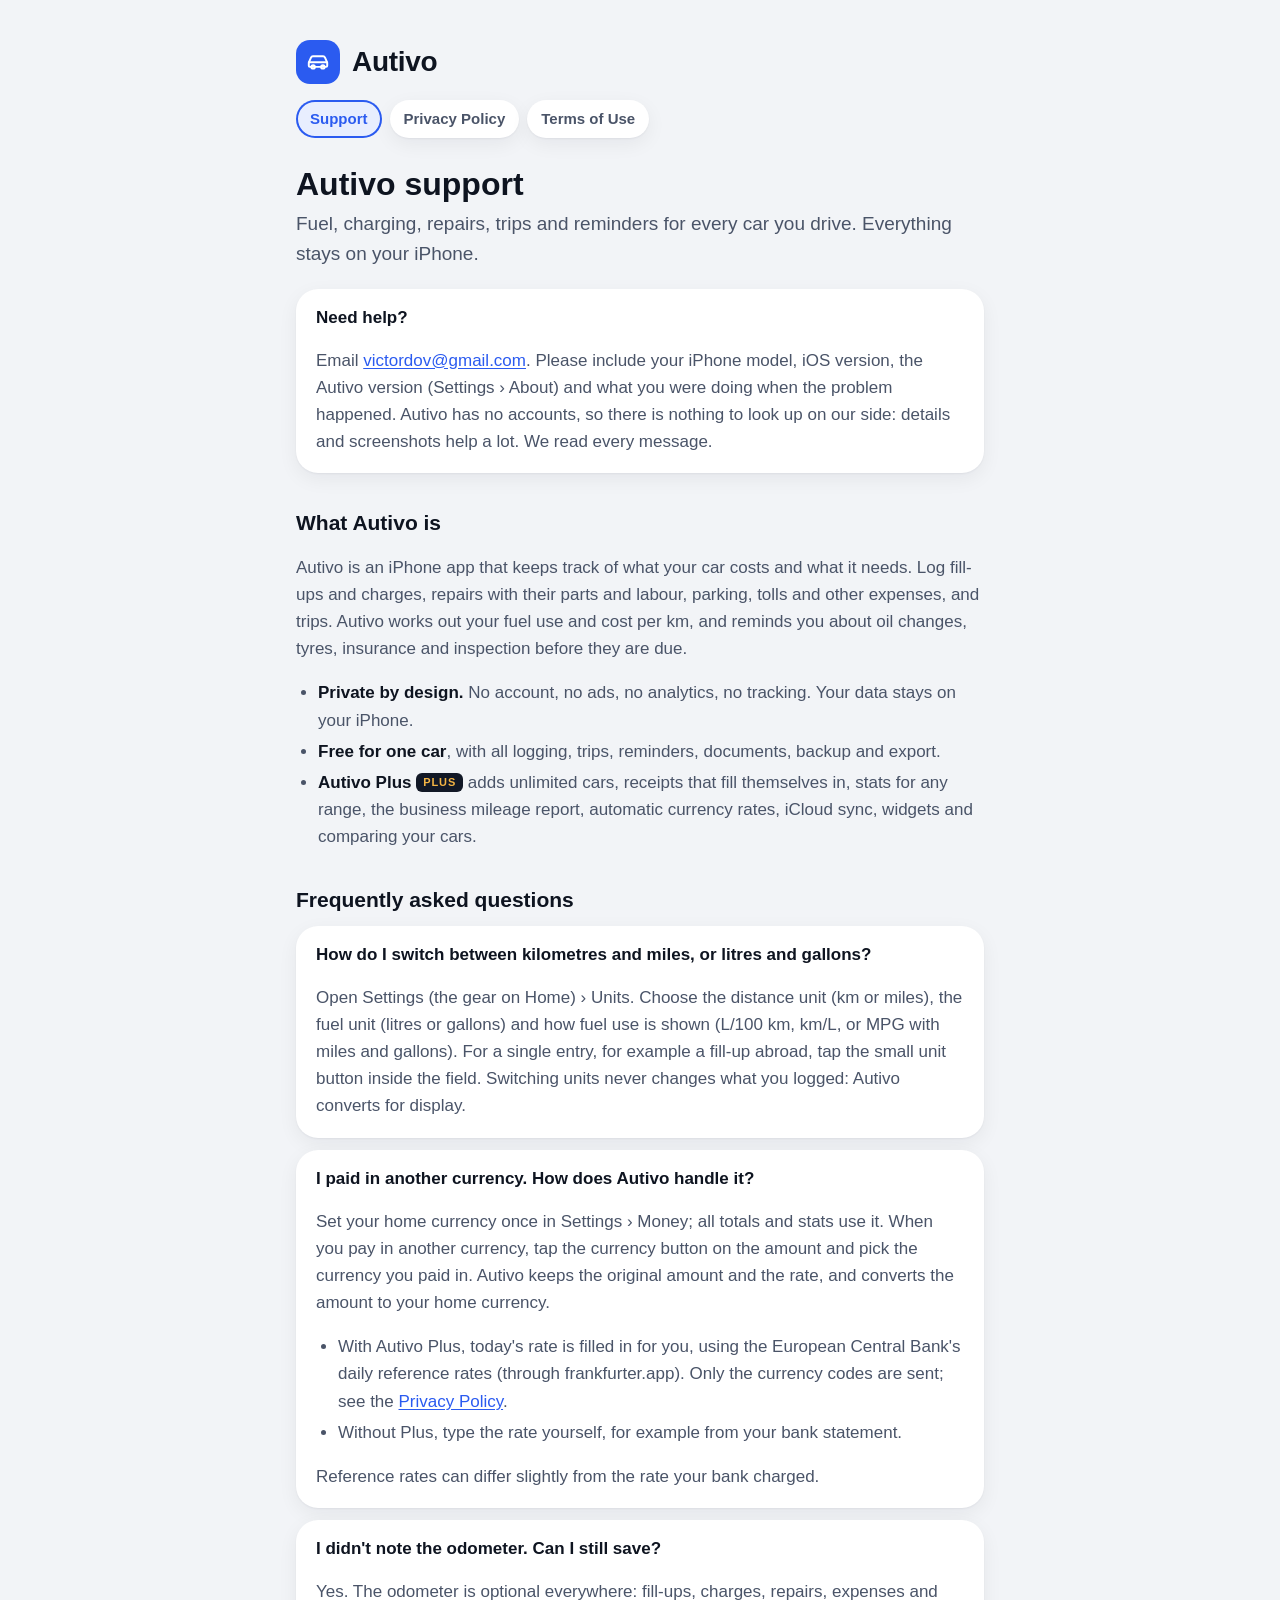
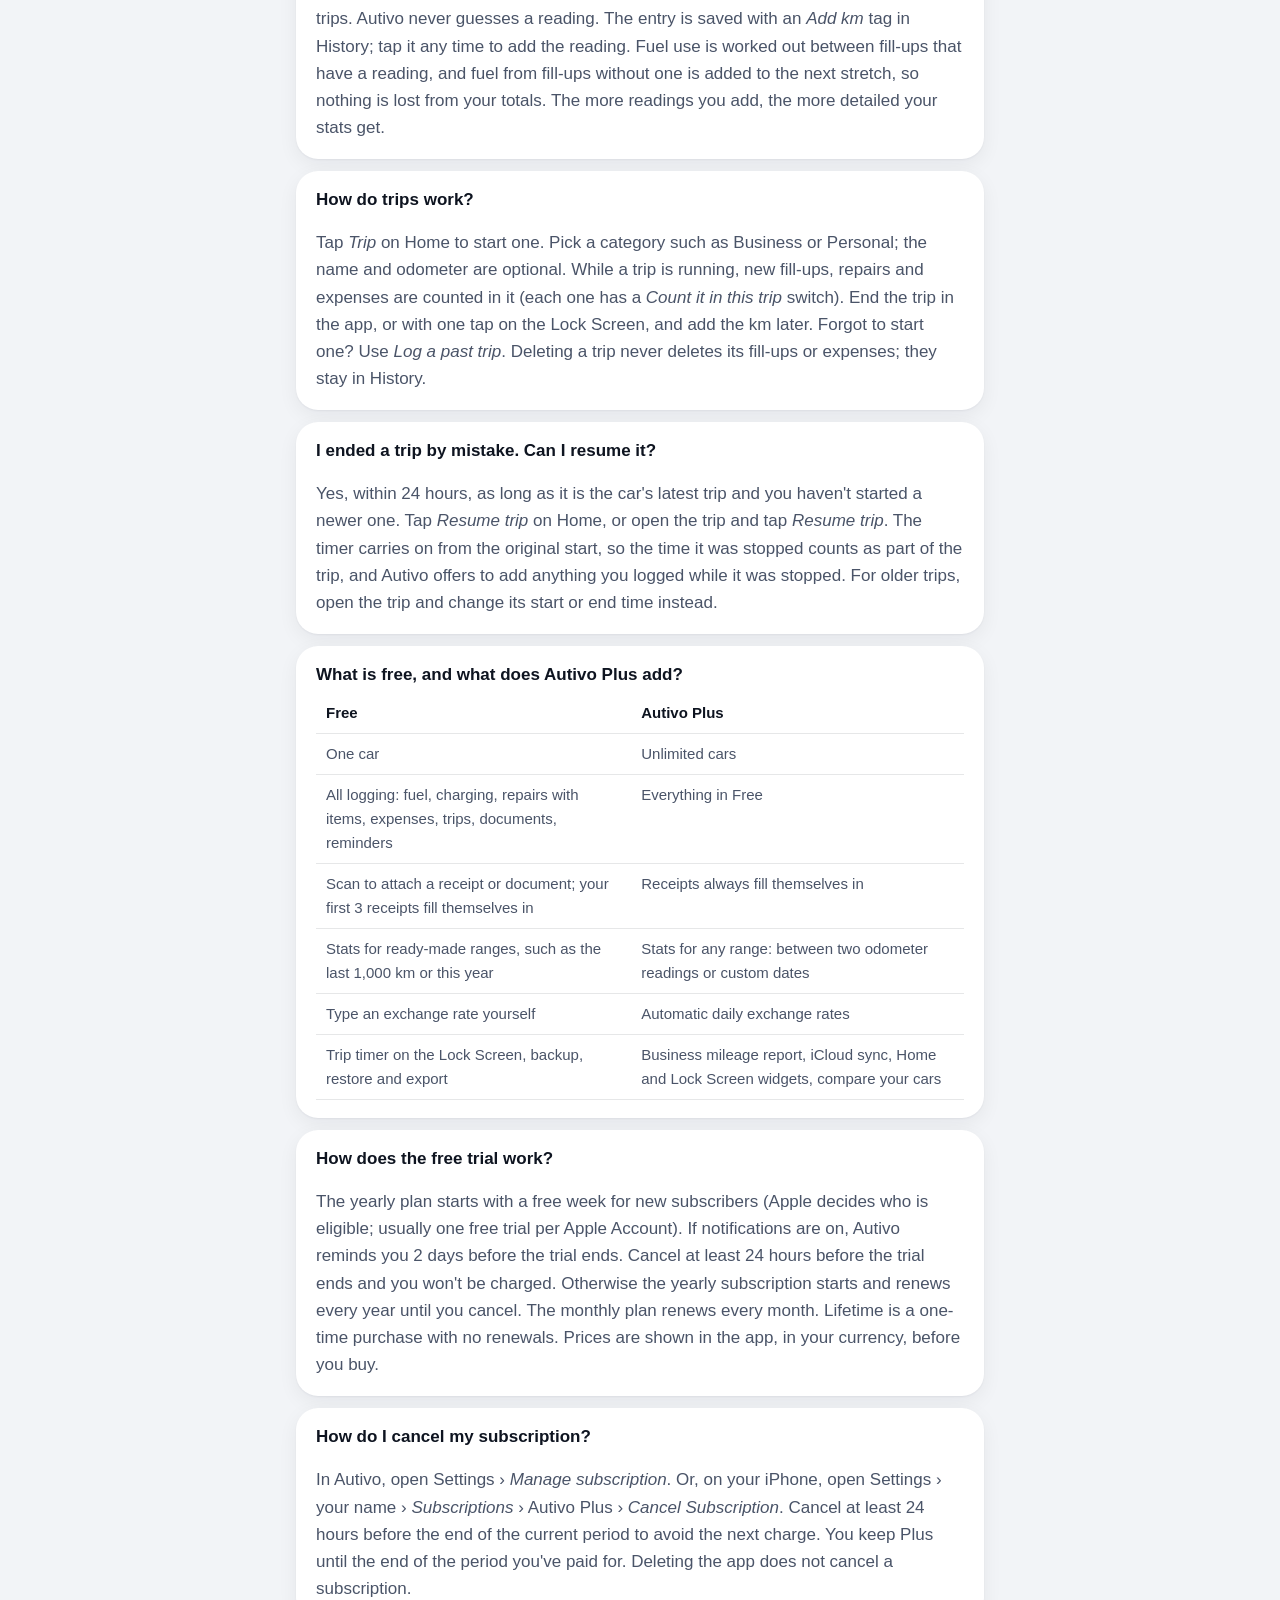
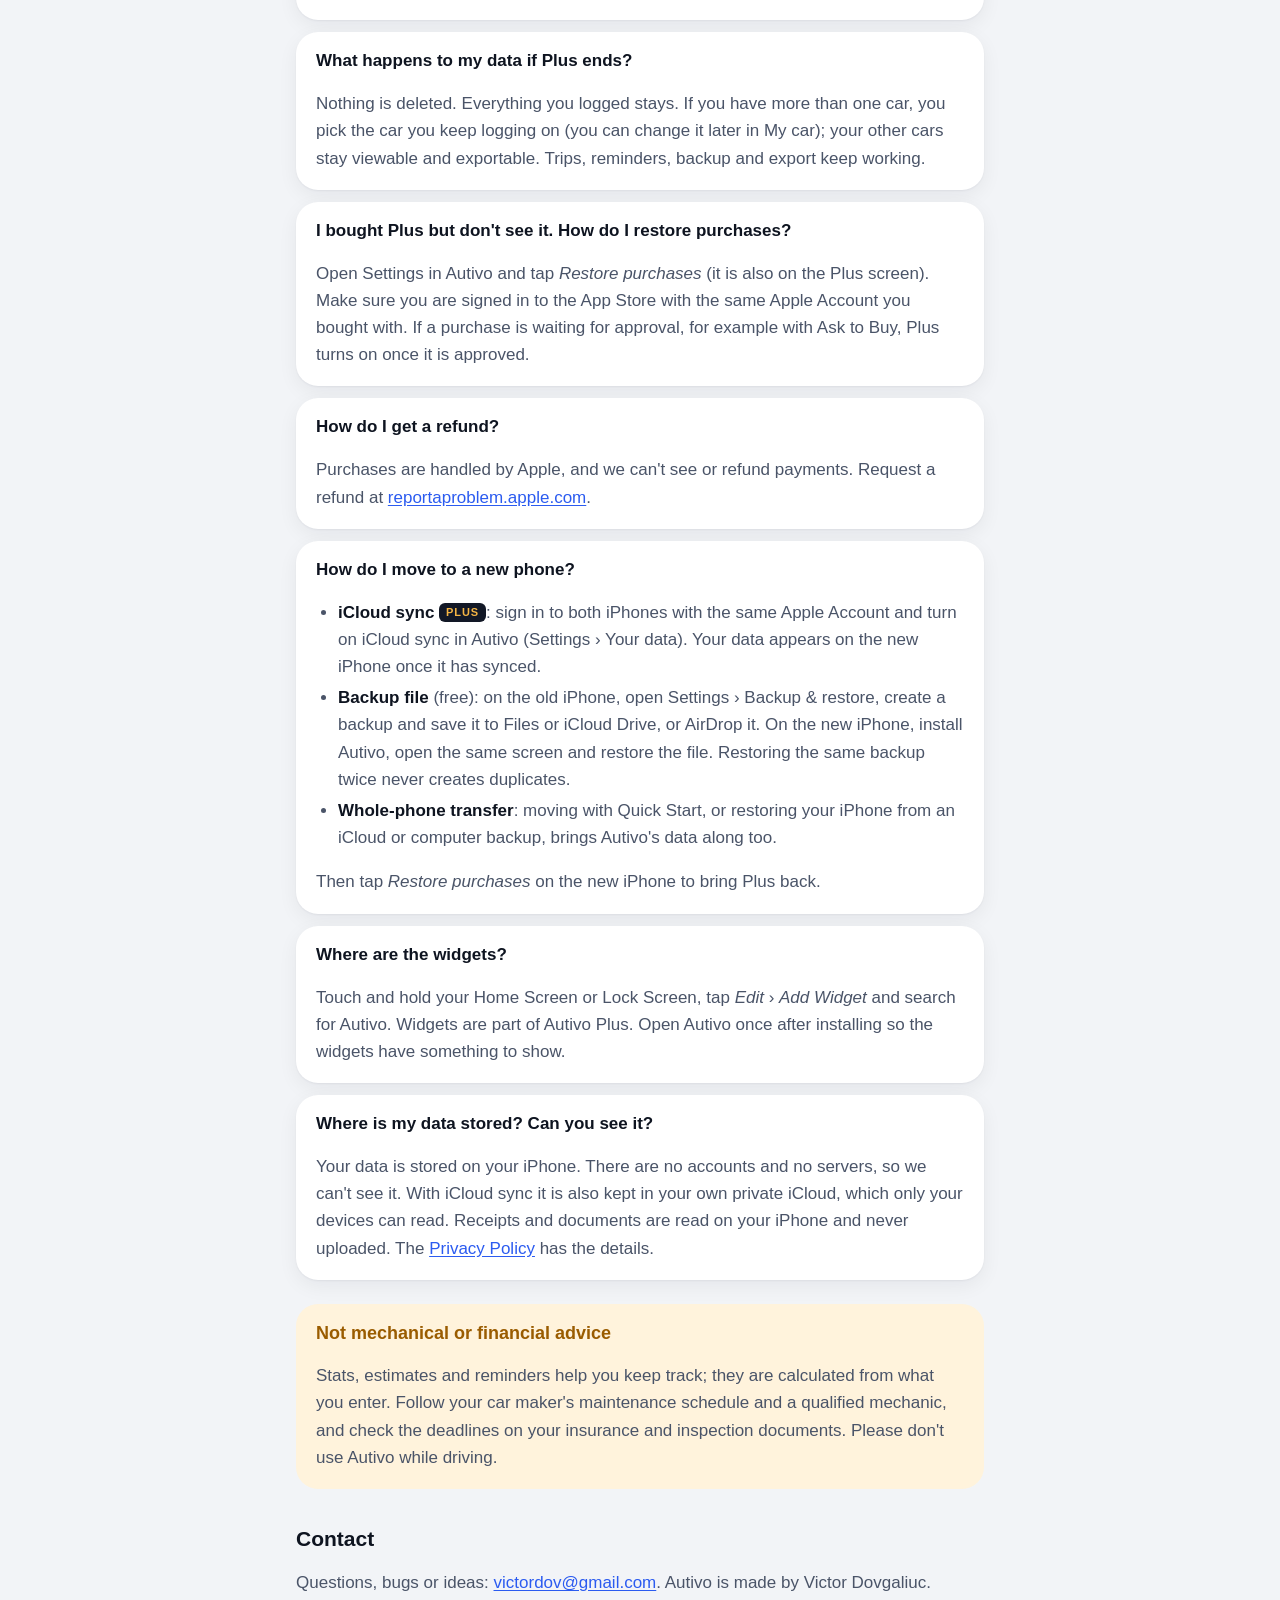
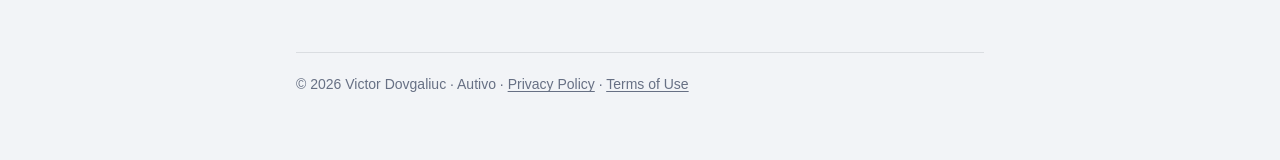
==== index.html @ 6e1c1417 "Rename AutoKeep to Autivo Co-Authored-By: Claude Opus 5.5 <noreply@anthropic.com>" ====
<!doctype html>
<html lang="en">
<head>
  <meta charset="utf-8">
  <meta name="viewport" content="width=device-width, initial-scale=1">
  <meta name="color-scheme" content="light dark">
  <title>Autivo Support</title>
  <meta name="description" content="Help and support for Autivo, the iPhone app for car fuel, charging, repairs, trips and reminders.">
  <link rel="stylesheet" href="style.css">
</head>
<body>
<main>
  <header>
    <a class="logo" href="./">
      <span class="mark" aria-hidden="true"><svg viewBox="0 0 24 24" fill="none" stroke="currentColor" stroke-width="1.8" stroke-linecap="round" stroke-linejoin="round"><path d="M3.5 15.5v-3l2-4.6A2 2 0 0 1 7.3 6.7h9.4a2 2 0 0 1 1.8 1.2l2 4.6v3a1 1 0 0 1-1 1h-15a1 1 0 0 1-1-1z"/><path d="M3.7 12.3h16.6"/><circle cx="7.5" cy="16.5" r="1.6"/><circle cx="16.5" cy="16.5" r="1.6"/></svg></span>
      Autivo
    </a>
    <nav>
      <a href="./" aria-current="page">Support</a>
      <a href="privacy.html">Privacy Policy</a>
      <a href="terms.html">Terms of Use</a>
    </nav>
  </header>

  <h1>Autivo support</h1>
  <p class="lead">Fuel, charging, repairs, trips and reminders for every car you drive. Everything stays on your iPhone.</p>

  <div class="card">
    <h3>Need help?</h3>
    <p>Email <a href="mailto:victordov@gmail.com?subject=Autivo%20support">victordov@gmail.com</a>.
      Please include your iPhone model, iOS version, the Autivo version (Settings &rsaquo; About) and what you were
      doing when the problem happened. Autivo has no accounts, so there is nothing to look up on our side: details
      and screenshots help a lot. We read every message.</p>
  </div>

  <h2>What Autivo is</h2>
  <p>Autivo is an iPhone app that keeps track of what your car costs and what it needs. Log fill-ups and charges,
    repairs with their parts and labour, parking, tolls and other expenses, and trips. Autivo works out your fuel use
    and cost per km, and reminds you about oil changes, tyres, insurance and inspection before they are due.</p>
  <ul>
    <li><strong>Private by design.</strong> No account, no ads, no analytics, no tracking. Your data stays on your iPhone.</li>
    <li><strong>Free for one car</strong>, with all logging, trips, reminders, documents, backup and export.</li>
    <li><strong>Autivo Plus</strong> <span class="plus-badge">PLUS</span> adds unlimited cars, receipts that fill
      themselves in, stats for any range, the business mileage report, automatic currency rates, iCloud sync, widgets
      and comparing your cars.</li>
  </ul>

  <h2>Frequently asked questions</h2>

  <section class="qa">
    <h3>How do I switch between kilometres and miles, or litres and gallons?</h3>
    <p>Open Settings (the gear on Home) &rsaquo; Units. Choose the distance unit (km or miles), the fuel unit (litres or
      gallons) and how fuel use is shown (L/100 km, km/L, or MPG with miles and gallons). For a single entry, for example
      a fill-up abroad, tap the small unit button inside the field. Switching units never changes what you logged:
      Autivo converts for display.</p>
  </section>

  <section class="qa">
    <h3>I paid in another currency. How does Autivo handle it?</h3>
    <p>Set your home currency once in Settings &rsaquo; Money; all totals and stats use it. When you pay in another
      currency, tap the currency button on the amount and pick the currency you paid in. Autivo keeps the original
      amount and the rate, and converts the amount to your home currency.</p>
    <ul>
      <li>With Autivo Plus, today's rate is filled in for you, using the European Central Bank's daily reference rates
        (through frankfurter.app). Only the currency codes are sent; see the <a href="privacy.html#exchange-rates">Privacy Policy</a>.</li>
      <li>Without Plus, type the rate yourself, for example from your bank statement.</li>
    </ul>
    <p>Reference rates can differ slightly from the rate your bank charged.</p>
  </section>

  <section class="qa">
    <h3>I didn't note the odometer. Can I still save?</h3>
    <p>Yes. The odometer is optional everywhere: fill-ups, charges, repairs, expenses and trips. Autivo never guesses a
      reading. The entry is saved with an <em>Add km</em> tag in History; tap it any time to add the reading.
      Fuel use is worked out between fill-ups that have a reading, and fuel from fill-ups without one is added to the
      next stretch, so nothing is lost from your totals. The more readings you add, the more detailed your stats get.</p>
  </section>

  <section class="qa">
    <h3>How do trips work?</h3>
    <p>Tap <em>Trip</em> on Home to start one. Pick a category such as Business or Personal; the name and odometer are
      optional. While a trip is running, new fill-ups, repairs and expenses are counted in it (each one has a
      <em>Count it in this trip</em> switch). End the trip in the app, or with one tap on the Lock Screen, and add the km
      later. Forgot to start one? Use <em>Log a past trip</em>. Deleting a trip never deletes its fill-ups or expenses;
      they stay in History.</p>
  </section>

  <section class="qa">
    <h3>I ended a trip by mistake. Can I resume it?</h3>
    <p>Yes, within 24 hours, as long as it is the car's latest trip and you haven't started a newer one. Tap
      <em>Resume trip</em> on Home, or open the trip and tap <em>Resume trip</em>. The timer carries on from the original
      start, so the time it was stopped counts as part of the trip, and Autivo offers to add anything you logged while
      it was stopped. For older trips, open the trip and change its start or end time instead.</p>
  </section>

  <section class="qa">
    <h3>What is free, and what does Autivo Plus add?</h3>
    <div class="table-wrap">
      <table>
        <thead><tr><th scope="col">Free</th><th scope="col">Autivo Plus</th></tr></thead>
        <tbody>
          <tr><td>One car</td><td>Unlimited cars</td></tr>
          <tr><td>All logging: fuel, charging, repairs with items, expenses, trips, documents, reminders</td><td>Everything in Free</td></tr>
          <tr><td>Scan to attach a receipt or document; your first 3 receipts fill themselves in</td><td>Receipts always fill themselves in</td></tr>
          <tr><td>Stats for ready-made ranges, such as the last 1,000 km or this year</td><td>Stats for any range: between two odometer readings or custom dates</td></tr>
          <tr><td>Type an exchange rate yourself</td><td>Automatic daily exchange rates</td></tr>
          <tr><td>Trip timer on the Lock Screen, backup, restore and export</td><td>Business mileage report, iCloud sync, Home and Lock Screen widgets, compare your cars</td></tr>
        </tbody>
      </table>
    </div>
  </section>

  <section class="qa">
    <h3>How does the free trial work?</h3>
    <p>The yearly plan starts with a free week for new subscribers (Apple decides who is eligible; usually one free trial
      per Apple Account). If notifications are on, Autivo reminds you 2 days before the trial ends. Cancel at least
      24 hours before the trial ends and you won't be charged. Otherwise the yearly subscription starts and renews every
      year until you cancel. The monthly plan renews every month. Lifetime is a one-time purchase with no renewals.
      Prices are shown in the app, in your currency, before you buy.</p>
  </section>

  <section class="qa">
    <h3>How do I cancel my subscription?</h3>
    <p>In Autivo, open Settings &rsaquo; <em>Manage subscription</em>. Or, on your iPhone, open Settings &rsaquo; your
      name &rsaquo; <em>Subscriptions</em> &rsaquo; Autivo Plus &rsaquo; <em>Cancel Subscription</em>. Cancel at least
      24 hours before the end of the current period to avoid the next charge. You keep Plus until the end of the period
      you've paid for. Deleting the app does not cancel a subscription.</p>
  </section>

  <section class="qa">
    <h3>What happens to my data if Plus ends?</h3>
    <p>Nothing is deleted. Everything you logged stays. If you have more than one car, you pick the car you keep logging
      on (you can change it later in My car); your other cars stay viewable and exportable. Trips, reminders, backup and
      export keep working.</p>
  </section>

  <section class="qa">
    <h3>I bought Plus but don't see it. How do I restore purchases?</h3>
    <p>Open Settings in Autivo and tap <em>Restore purchases</em> (it is also on the Plus screen). Make sure you are
      signed in to the App Store with the same Apple Account you bought with. If a purchase is waiting for approval,
      for example with Ask to Buy, Plus turns on once it is approved.</p>
  </section>

  <section class="qa">
    <h3>How do I get a refund?</h3>
    <p>Purchases are handled by Apple, and we can't see or refund payments. Request a refund at
      <a href="https://reportaproblem.apple.com">reportaproblem.apple.com</a>.</p>
  </section>

  <section class="qa">
    <h3>How do I move to a new phone?</h3>
    <ul>
      <li><strong>iCloud sync</strong> <span class="plus-badge">PLUS</span>: sign in to both iPhones with the same Apple
        Account and turn on iCloud sync in Autivo (Settings &rsaquo; Your data). Your data appears on the new iPhone
        once it has synced.</li>
      <li><strong>Backup file</strong> (free): on the old iPhone, open Settings &rsaquo; Backup &amp; restore, create a
        backup and save it to Files or iCloud Drive, or AirDrop it. On the new iPhone, install Autivo, open the same
        screen and restore the file. Restoring the same backup twice never creates duplicates.</li>
      <li><strong>Whole-phone transfer</strong>: moving with Quick Start, or restoring your iPhone from an iCloud or
        computer backup, brings Autivo's data along too.</li>
    </ul>
    <p>Then tap <em>Restore purchases</em> on the new iPhone to bring Plus back.</p>
  </section>

  <section class="qa">
    <h3>Where are the widgets?</h3>
    <p>Touch and hold your Home Screen or Lock Screen, tap <em>Edit</em> &rsaquo; <em>Add Widget</em> and search for
      Autivo. Widgets are part of Autivo Plus. Open Autivo once after installing so the widgets have something to
      show.</p>
  </section>

  <section class="qa">
    <h3>Where is my data stored? Can you see it?</h3>
    <p>Your data is stored on your iPhone. There are no accounts and no servers, so we can't see it. With iCloud sync it
      is also kept in your own private iCloud, which only your devices can read. Receipts and documents are read on your
      iPhone and never uploaded. The <a href="privacy.html">Privacy Policy</a> has the details.</p>
  </section>

  <section class="note">
    <h2>Not mechanical or financial advice</h2>
    <p>Stats, estimates and reminders help you keep track; they are calculated from what you enter. Follow your car
      maker's maintenance schedule and a qualified mechanic, and check the deadlines on your insurance and inspection
      documents. Please don't use Autivo while driving.</p>
  </section>

  <h2>Contact</h2>
  <p>Questions, bugs or ideas: <a href="mailto:victordov@gmail.com?subject=Autivo%20support">victordov@gmail.com</a>.
    Autivo is made by Victor Dovgaliuc.</p>

  <footer>&copy; 2026 Victor Dovgaliuc &middot; Autivo &middot;
    <a href="privacy.html">Privacy Policy</a> &middot; <a href="terms.html">Terms of Use</a></footer>
</main>
</body>
</html>
---- style.css ----
/* Autivo support site. Colours follow the app's "Glovebox" tokens. */
:root {
  color-scheme: light dark;
  --bg: #F2F4F7;
  --card: #FFFFFF;
  --ink: #0E1420;
  --ink2: #4A5468;
  --ink3: #677084;
  --line: rgba(14, 20, 32, 0.10);
  --pri: #2B5BF0;
  --pri-text: #2B5BF0;
  --pri-soft: #E8EEFE;
  --tip-bg: #EAF0FF;
  --tip-ink: #1F3FA8;
  --warn-soft: #FFF3DC;
  --warn-text: #9A5C00;
  --plus: #121826;
  --gold: #F5B544;
  --shadow: 0 1px 2px rgba(14, 20, 32, 0.05), 0 6px 20px rgba(14, 20, 32, 0.06);
}

@media (prefers-color-scheme: dark) {
  :root {
    --bg: #0B0E14;
    --card: #161B24;
    --ink: #F2F4F8;
    --ink2: #AEB6C4;
    --ink3: #8B94A6;
    --line: rgba(255, 255, 255, 0.12);
    --pri: #3A66F5;
    --pri-text: #86A5FF;
    --pri-soft: rgba(90, 130, 255, 0.16);
    --tip-bg: #18223A;
    --tip-ink: #B4C6FF;
    --warn-soft: rgba(245, 181, 68, 0.14);
    --warn-text: #F7C566;
    --plus: #1E2534;
    --shadow: 0 0 0 1px rgba(255, 255, 255, 0.04);
  }
}

* { box-sizing: border-box; }

body {
  margin: 0;
  background: var(--bg);
  color: var(--ink);
  font: 17px/1.6 -apple-system, BlinkMacSystemFont, "SF Pro Text", "Segoe UI", Roboto, sans-serif;
  -webkit-text-size-adjust: 100%;
}

main {
  max-width: 720px;
  margin: 0 auto;
  padding: 40px 16px 64px;
}

header { margin-bottom: 28px; }

.logo {
  display: inline-flex;
  align-items: center;
  gap: 12px;
  color: var(--ink);
  text-decoration: none;
  font: 800 28px/1 ui-rounded, "SF Pro Rounded", -apple-system, sans-serif;
  letter-spacing: -0.01em;
}

.mark {
  width: 44px;
  height: 44px;
  border-radius: 14px;
  background: var(--pri);
  color: #fff;
  display: grid;
  place-items: center;
  flex: none;
}
.mark svg { width: 26px; height: 26px; }

nav { margin-top: 16px; display: flex; gap: 8px; flex-wrap: wrap; }
nav a {
  color: var(--ink2);
  text-decoration: none;
  font-weight: 600;
  font-size: 15px;
  padding: 7px 14px;
  border-radius: 999px;
  background: var(--card);
  box-shadow: var(--shadow);
}
nav a[aria-current="page"] { background: var(--pri-soft); color: var(--pri-text); box-shadow: inset 0 0 0 2px var(--pri); }

h1 {
  font: 800 32px/1.15 ui-rounded, "SF Pro Rounded", -apple-system, sans-serif;
  margin: 0 0 6px;
}
h2 {
  font: 700 21px/1.3 ui-rounded, "SF Pro Rounded", -apple-system, sans-serif;
  margin: 36px 0 10px;
}
h3 { font-size: 17px; line-height: 1.35; margin: 0 0 6px; }

p, li { color: var(--ink2); }
strong { color: var(--ink); }
ul { padding-left: 22px; }
li { margin: 4px 0; }
a { color: var(--pri-text); text-underline-offset: 2px; }

.muted { color: var(--ink3); }
.lead { font-size: 19px; color: var(--ink2); margin-top: 0; }

.card, .qa {
  background: var(--card);
  border-radius: 22px;
  padding: 18px 20px;
  margin: 12px 0;
  box-shadow: var(--shadow);
}
.card > :first-child, .qa > :first-child { margin-top: 0; }
.card > :last-child, .qa > :last-child { margin-bottom: 0; }

.summary {
  background: var(--tip-bg);
  border-radius: 22px;
  padding: 18px 20px;
  margin: 24px 0;
}
.summary strong, .summary li, .summary p { color: var(--tip-ink); }
.summary ul { margin: 8px 0 0; }

.note {
  background: var(--warn-soft);
  border-radius: 22px;
  padding: 18px 20px;
  margin: 24px 0;
}
.note h2 { margin-top: 0; font-size: 18px; color: var(--warn-text); }
.note p { color: var(--ink2); margin-bottom: 0; }

.plus-badge {
  display: inline-block;
  background: var(--plus);
  color: var(--gold);
  font: 800 11px/1 -apple-system, sans-serif;
  letter-spacing: 0.08em;
  padding: 4px 7px;
  border-radius: 6px;
  vertical-align: 2px;
}

.table-wrap { overflow-x: auto; }
table { width: 100%; border-collapse: collapse; font-size: 15px; }
th, td { text-align: left; padding: 8px 10px; border-bottom: 1px solid var(--line); vertical-align: top; }
th { color: var(--ink); font-weight: 700; }
td { color: var(--ink2); }

footer {
  margin-top: 56px;
  padding-top: 20px;
  border-top: 1px solid var(--line);
  color: var(--ink3);
  font-size: 14px;
}
footer a { color: var(--ink3); }
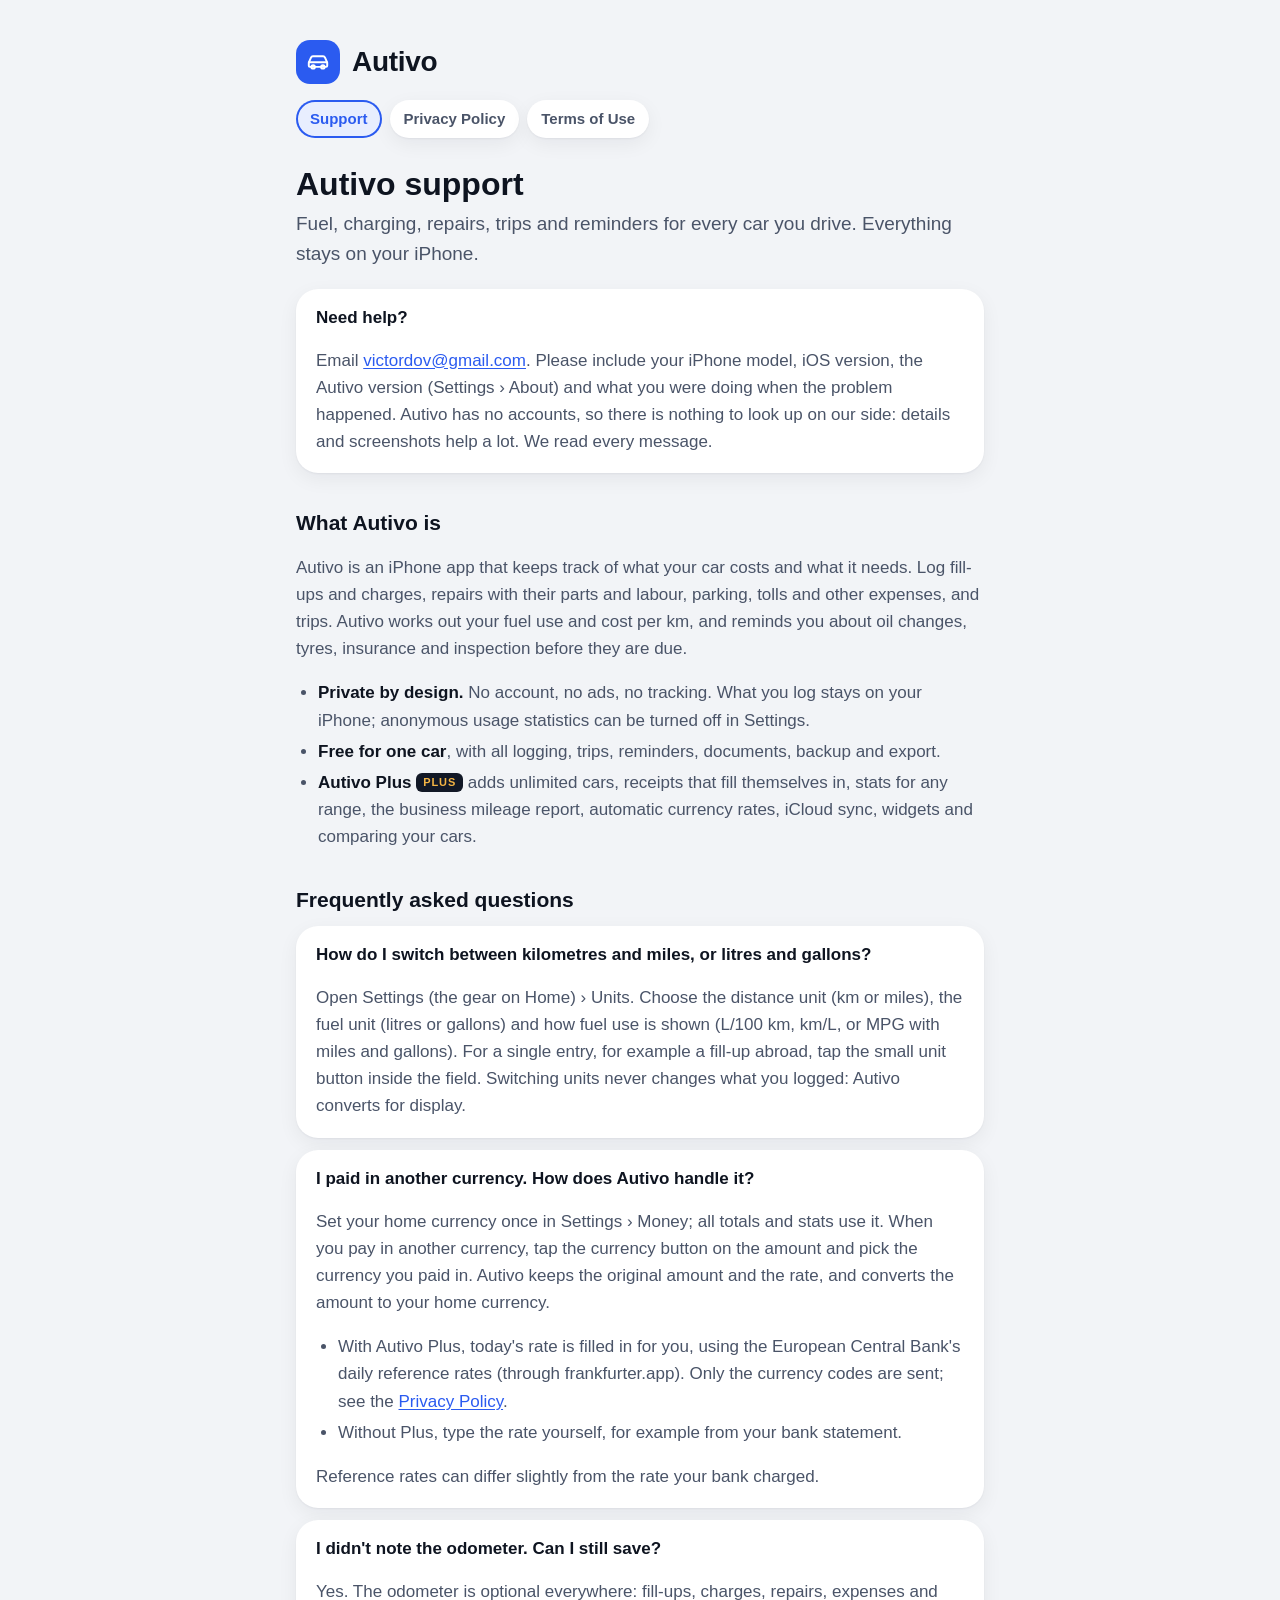
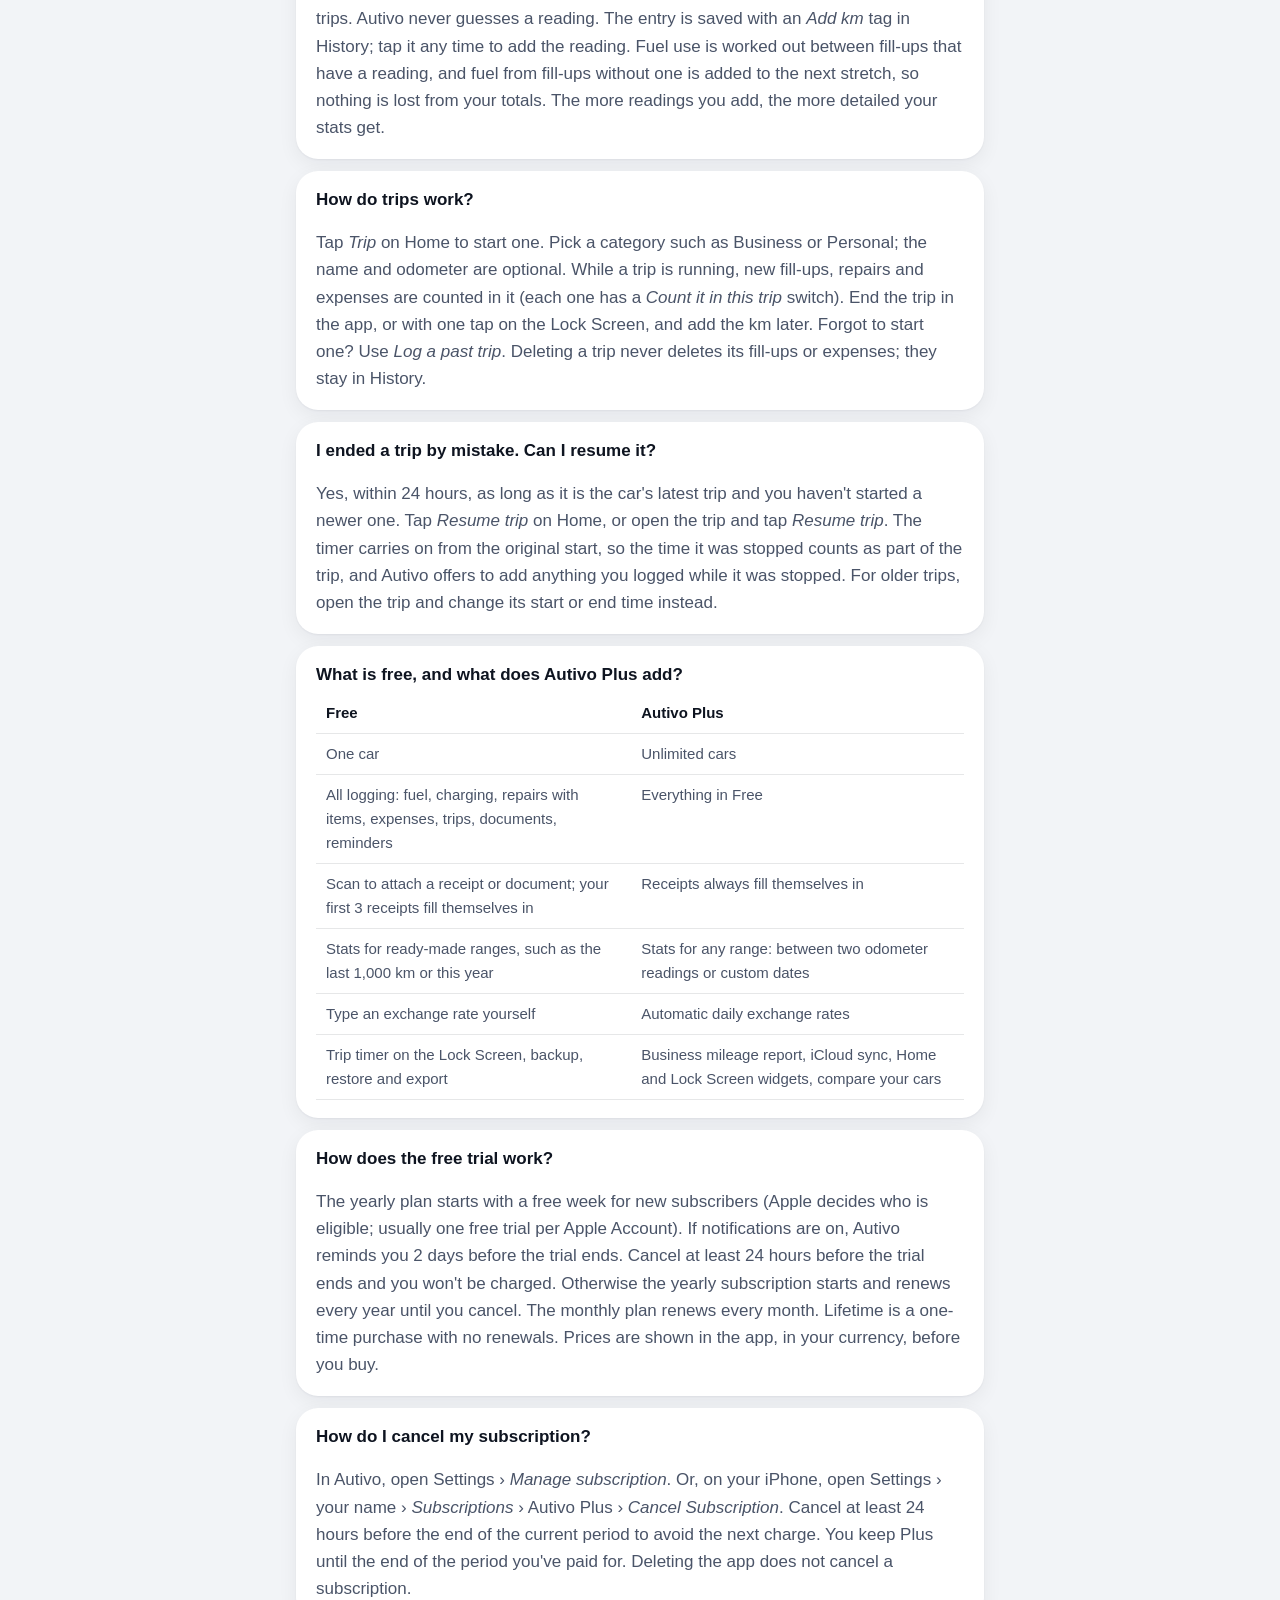
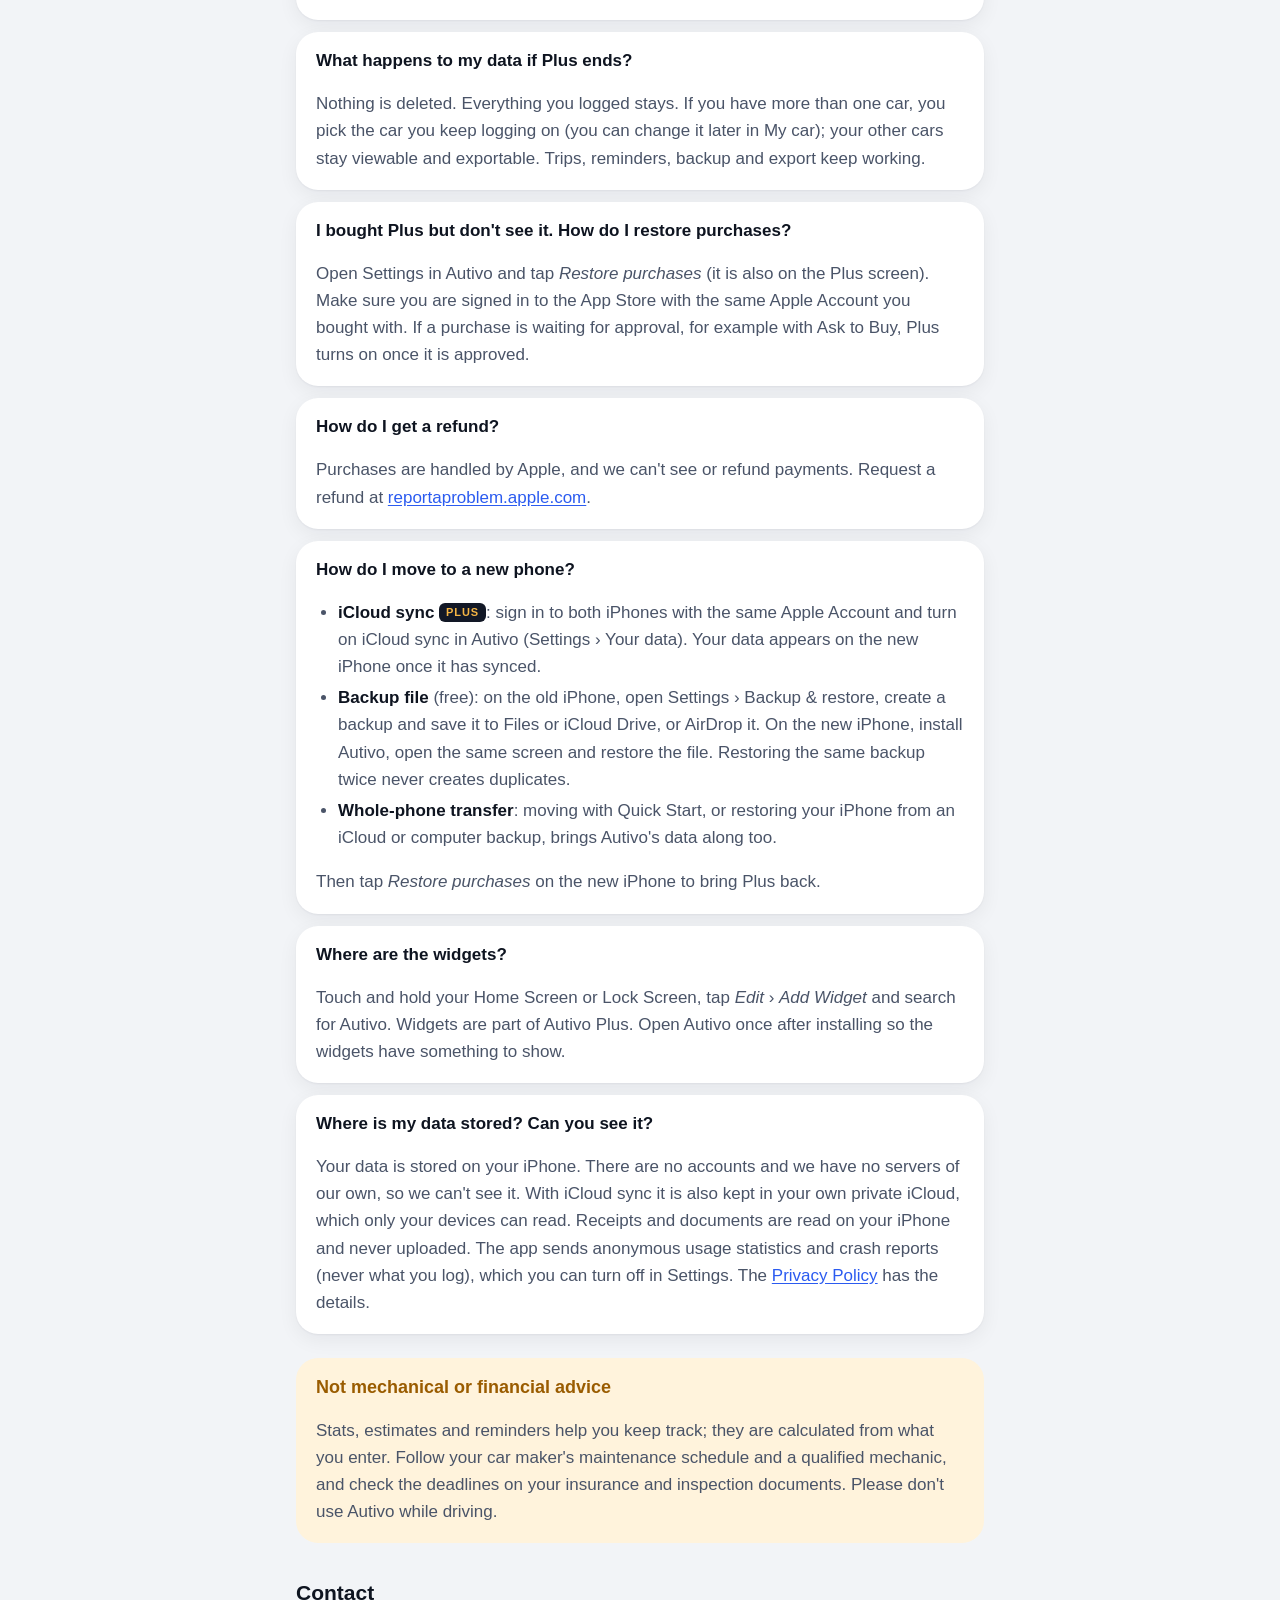
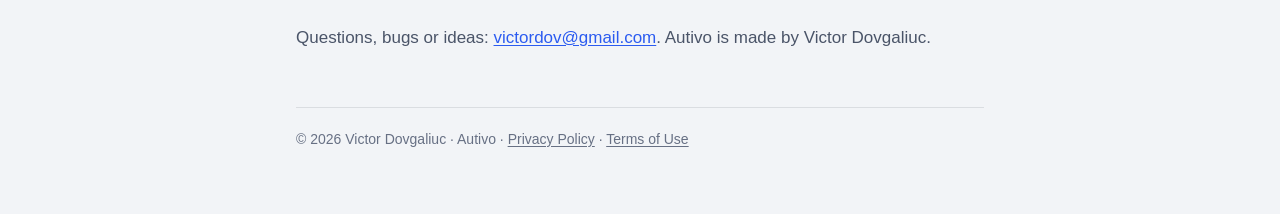
==== commit 32032012: "Privacy: disclose PostHog usage statistics and RevenueCat purchase records Co-Authored-By: Claude Op" ====
--- a/index.html
+++ b/index.html
@@ -38,7 +38,7 @@
     repairs with their parts and labour, parking, tolls and other expenses, and trips. Autivo works out your fuel use
     and cost per km, and reminds you about oil changes, tyres, insurance and inspection before they are due.</p>
   <ul>
-    <li><strong>Private by design.</strong> No account, no ads, no analytics, no tracking. Your data stays on your iPhone.</li>
+    <li><strong>Private by design.</strong> No account, no ads, no tracking. What you log stays on your iPhone; anonymous usage statistics can be turned off in Settings.</li>
     <li><strong>Free for one car</strong>, with all logging, trips, reminders, documents, backup and export.</li>
     <li><strong>Autivo Plus</strong> <span class="plus-badge">PLUS</span> adds unlimited cars, receipts that fill
       themselves in, stats for any range, the business mileage report, automatic currency rates, iCloud sync, widgets
@@ -171,9 +171,10 @@
 
   <section class="qa">
     <h3>Where is my data stored? Can you see it?</h3>
-    <p>Your data is stored on your iPhone. There are no accounts and no servers, so we can't see it. With iCloud sync it
-      is also kept in your own private iCloud, which only your devices can read. Receipts and documents are read on your
-      iPhone and never uploaded. The <a href="privacy.html">Privacy Policy</a> has the details.</p>
+    <p>Your data is stored on your iPhone. There are no accounts and we have no servers of our own, so we can't see it. With
+      iCloud sync it is also kept in your own private iCloud, which only your devices can read. Receipts and documents are
+      read on your iPhone and never uploaded. The app sends anonymous usage statistics and crash reports (never what you
+      log), which you can turn off in Settings. The <a href="privacy.html">Privacy Policy</a> has the details.</p>
   </section>
 
   <section class="note">
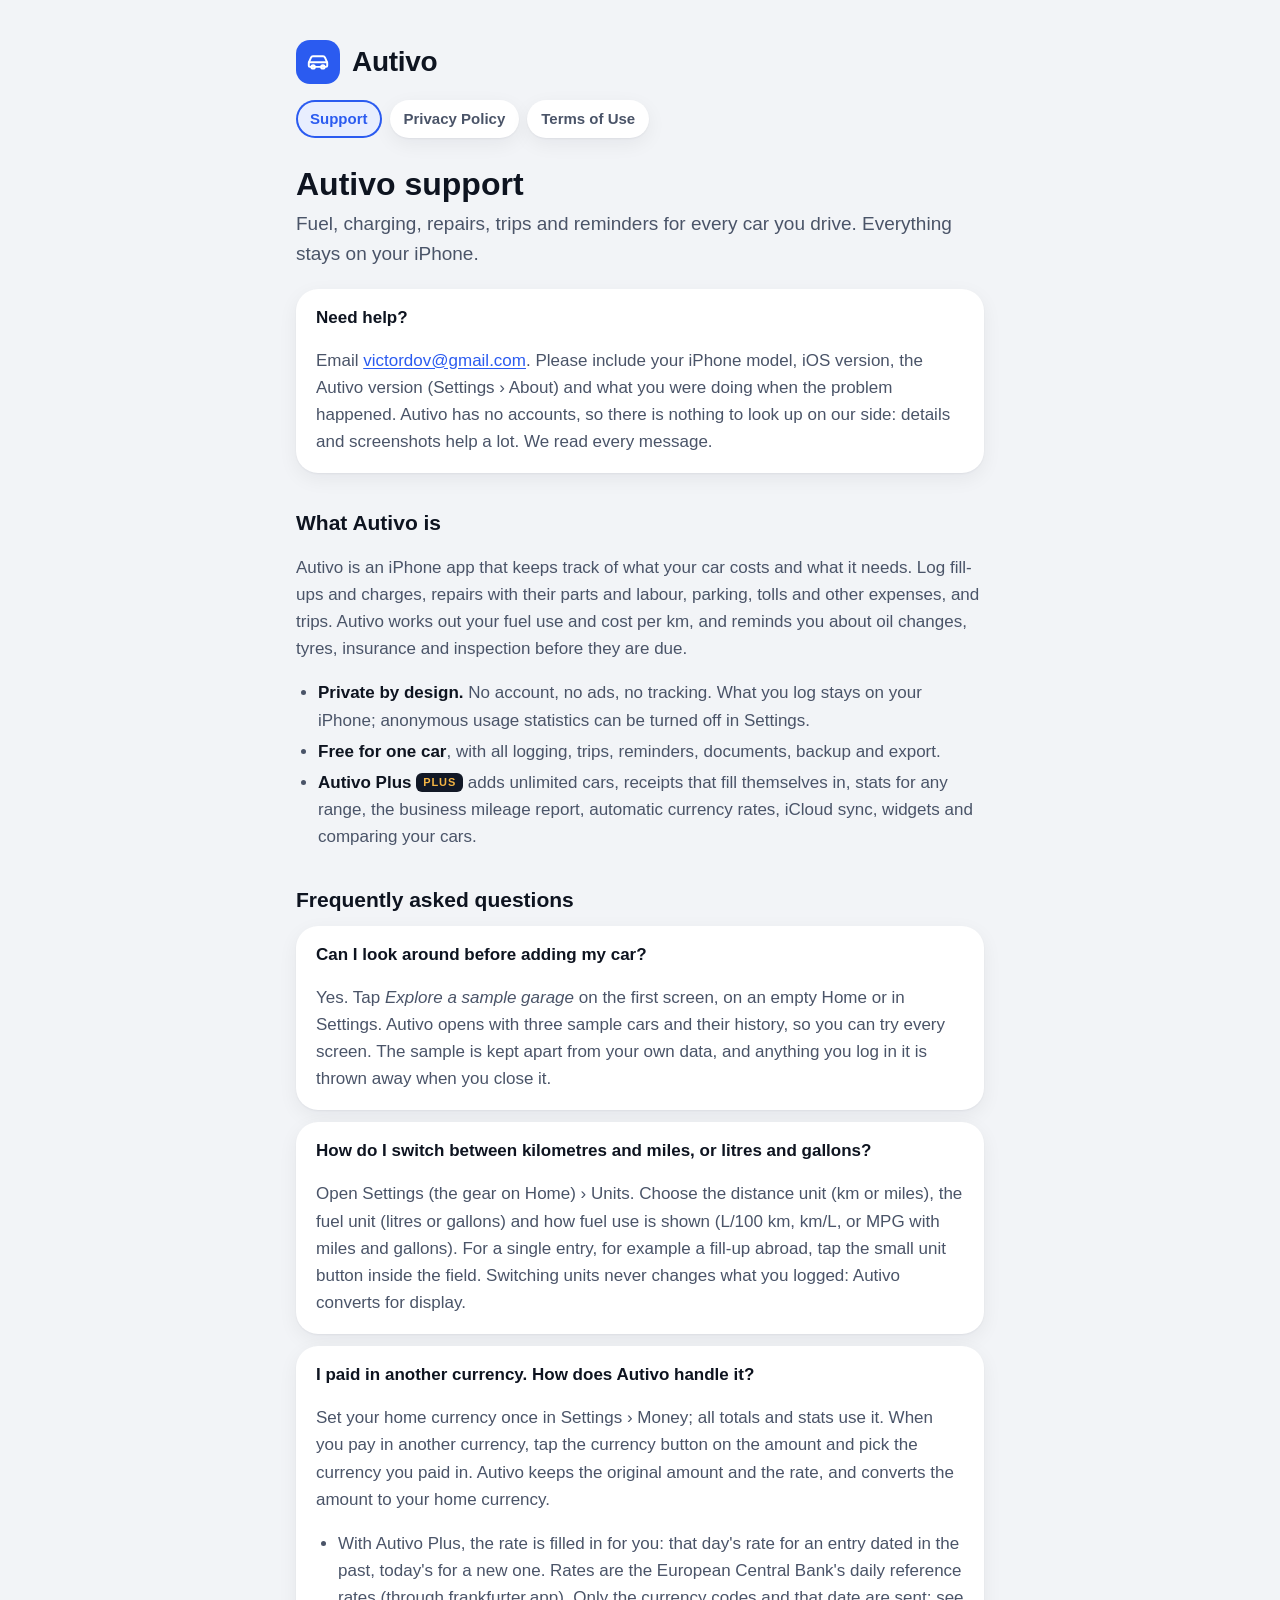
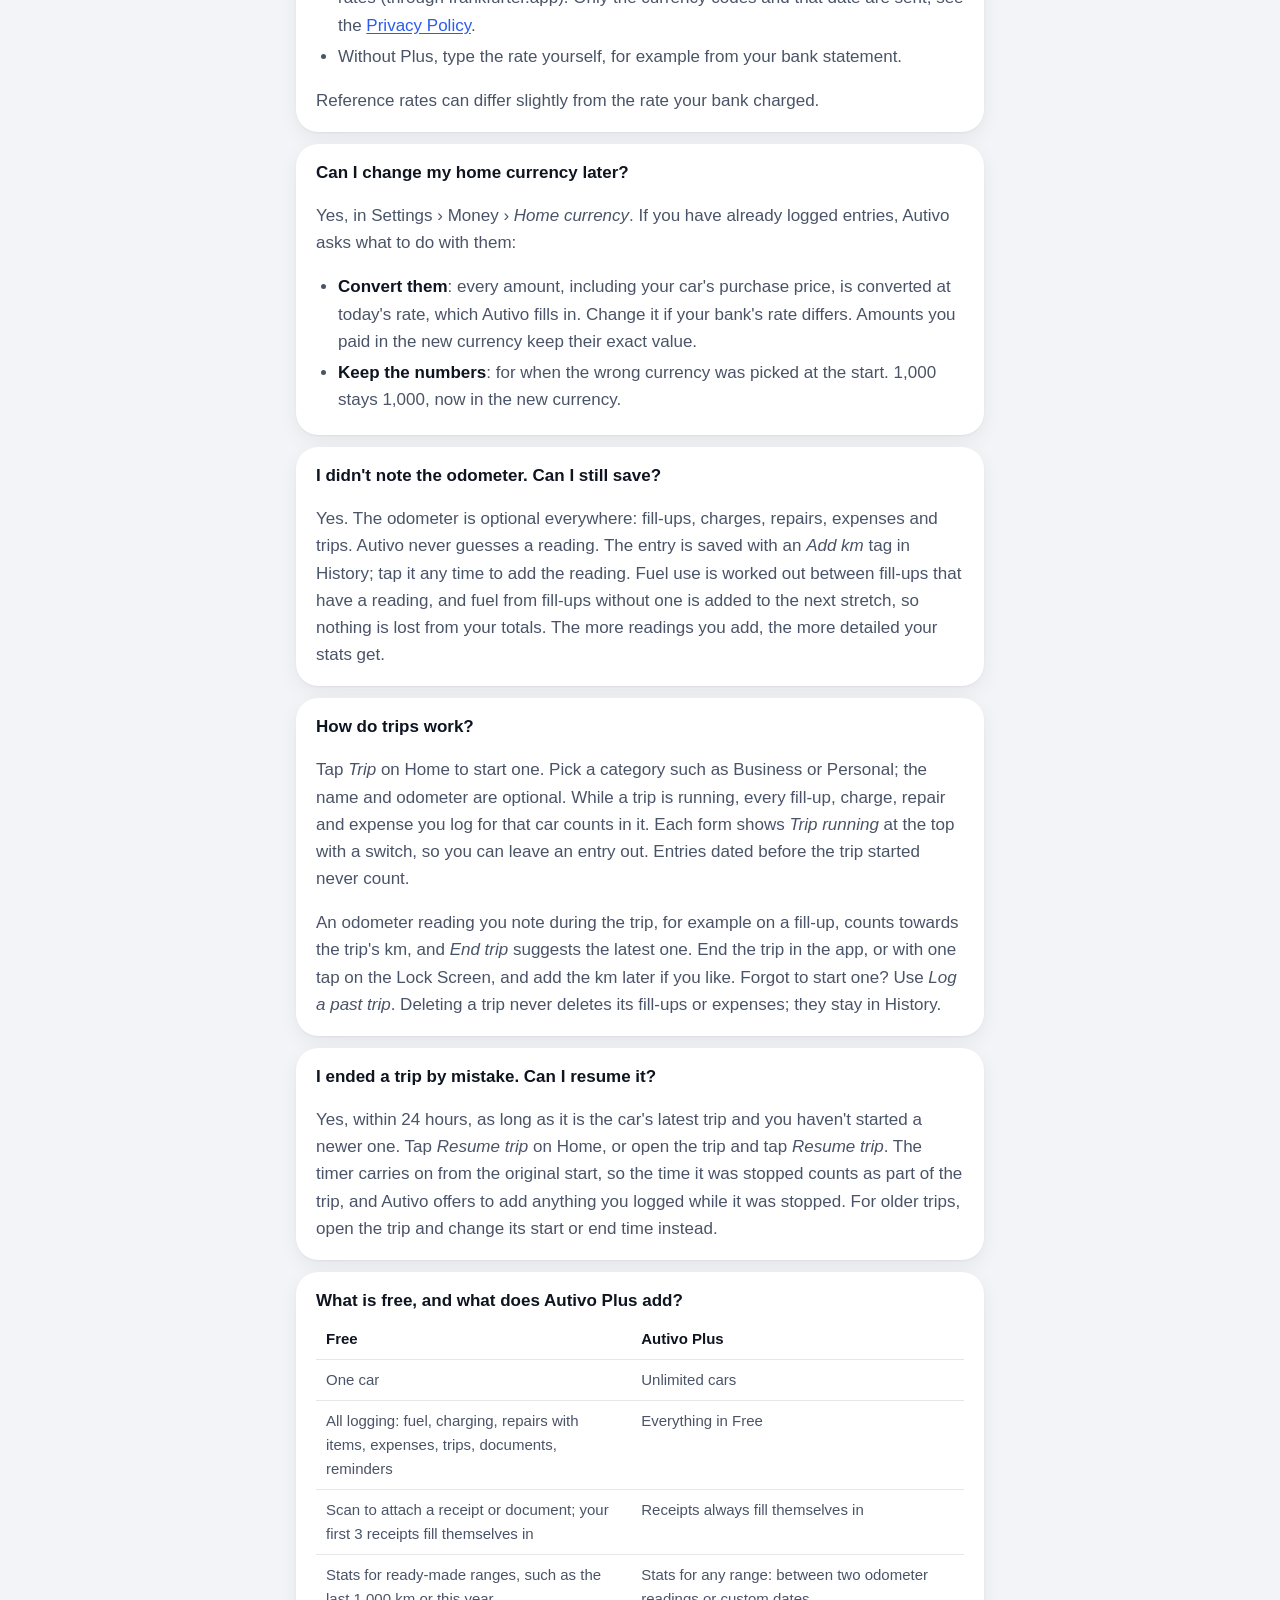
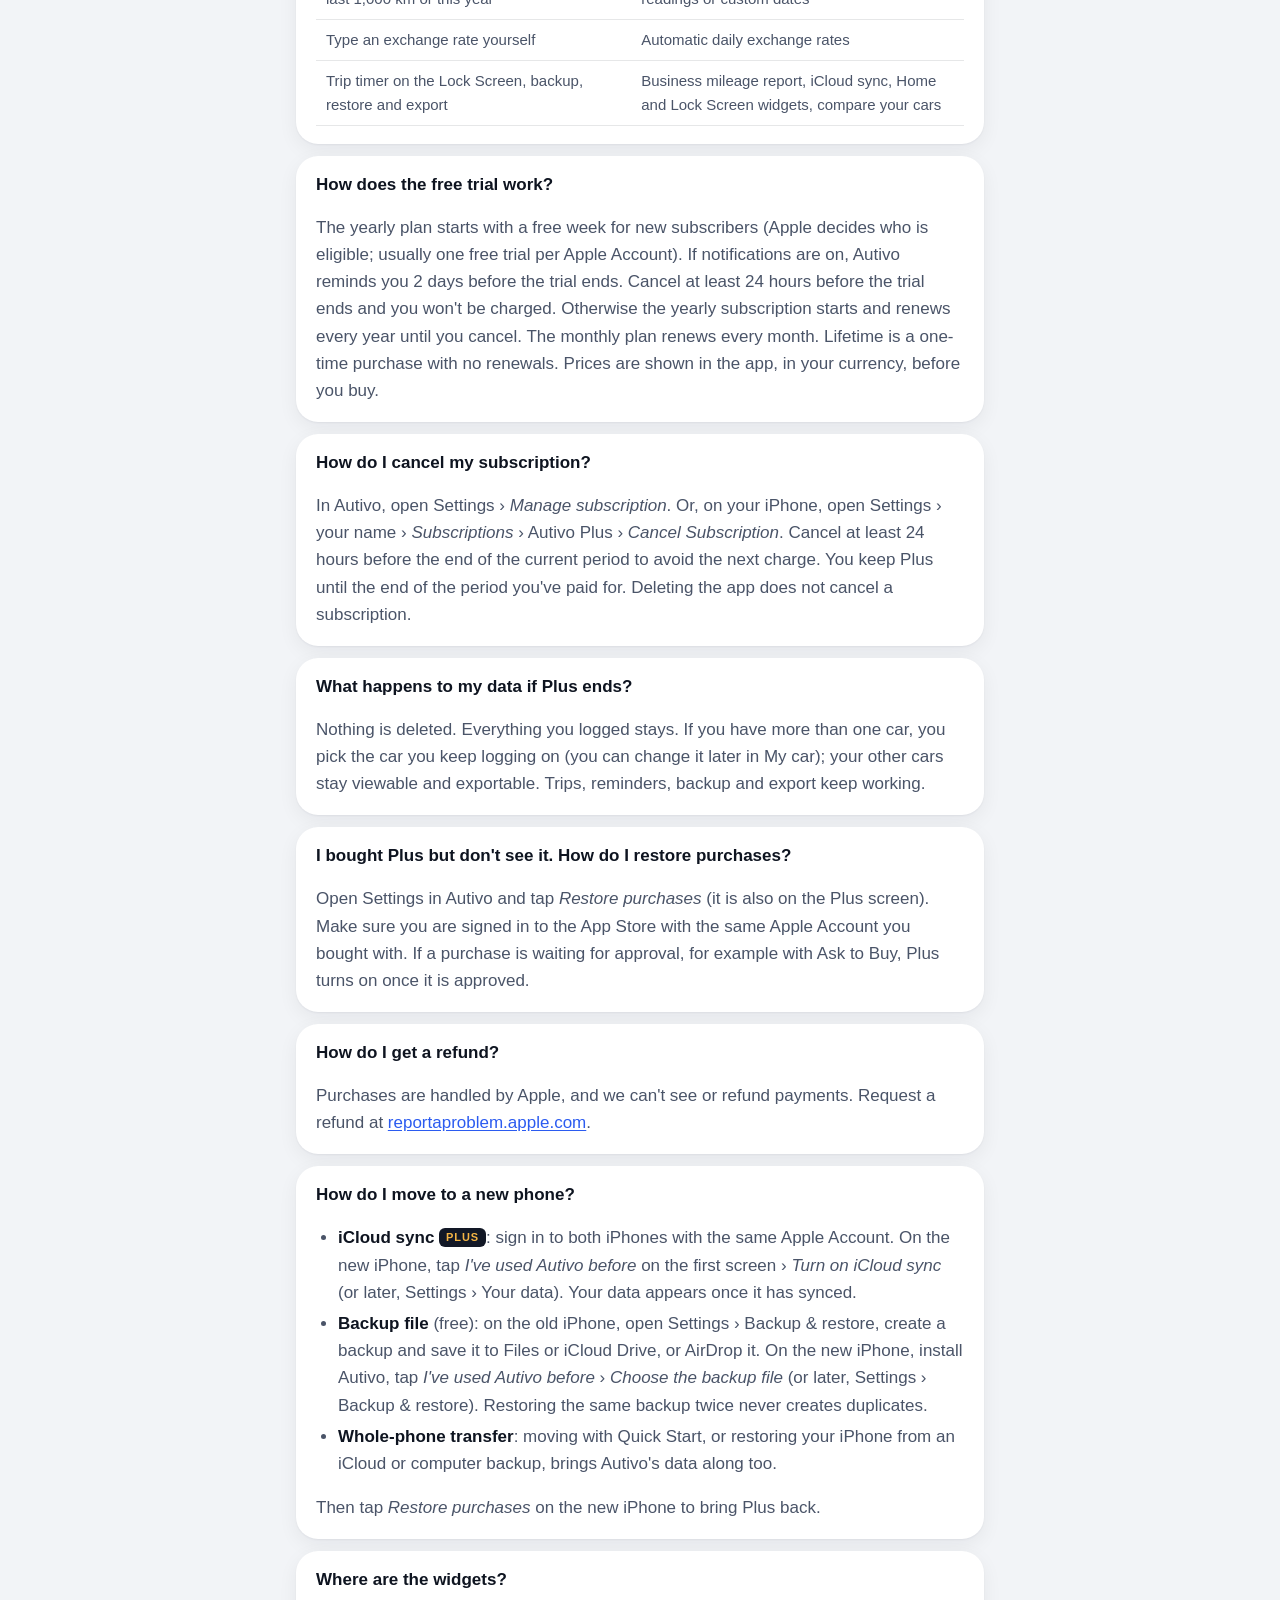
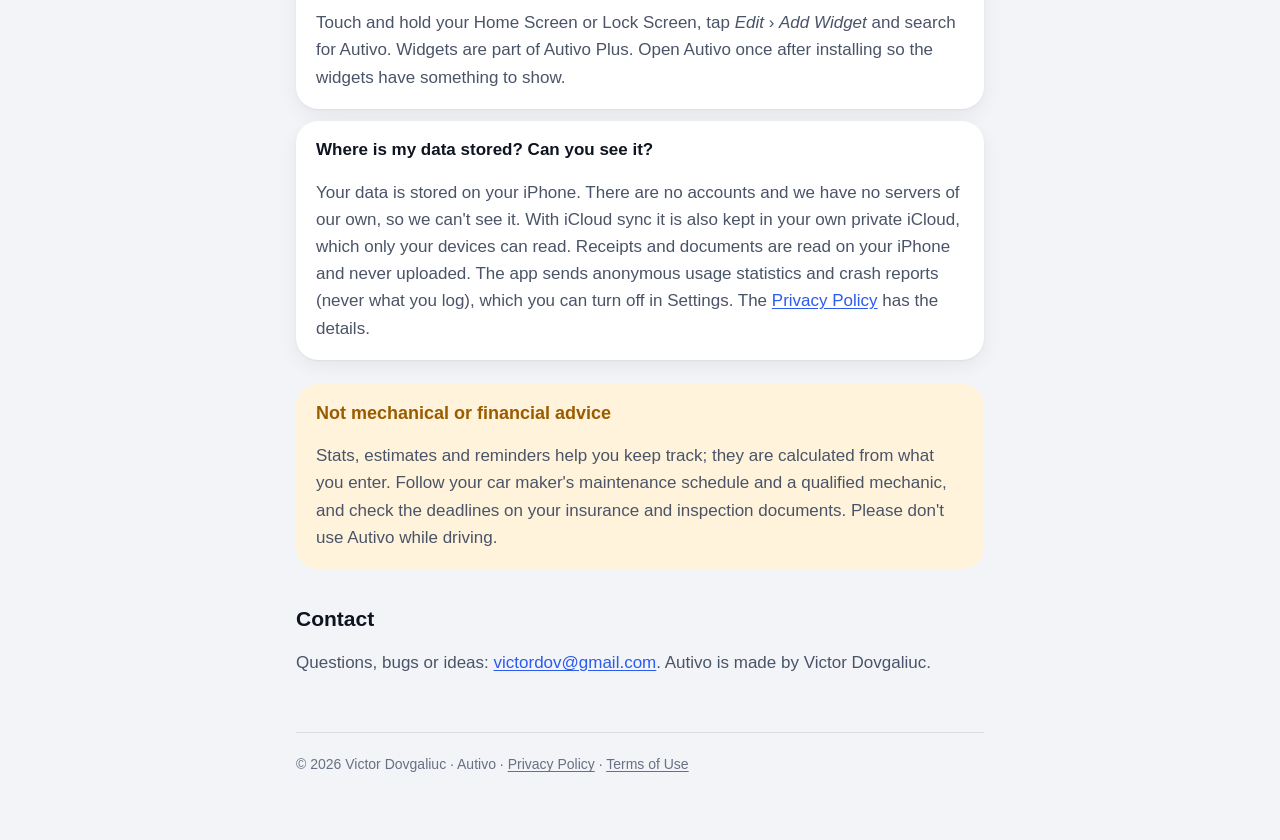
==== commit 0924ef60: "Support and privacy pages match build 1.0 (4) - Support: sample garage, changing the home currency, " ====
--- a/index.html
+++ b/index.html
@@ -48,6 +48,13 @@
   <h2>Frequently asked questions</h2>
 
   <section class="qa">
+    <h3>Can I look around before adding my car?</h3>
+    <p>Yes. Tap <em>Explore a sample garage</em> on the first screen, on an empty Home or in Settings. Autivo opens with
+      three sample cars and their history, so you can try every screen. The sample is kept apart from your own data, and
+      anything you log in it is thrown away when you close it.</p>
+  </section>
+
+  <section class="qa">
     <h3>How do I switch between kilometres and miles, or litres and gallons?</h3>
     <p>Open Settings (the gear on Home) &rsaquo; Units. Choose the distance unit (km or miles), the fuel unit (litres or
       gallons) and how fuel use is shown (L/100 km, km/L, or MPG with miles and gallons). For a single entry, for example
@@ -61,11 +68,25 @@
       currency, tap the currency button on the amount and pick the currency you paid in. Autivo keeps the original
       amount and the rate, and converts the amount to your home currency.</p>
     <ul>
-      <li>With Autivo Plus, today's rate is filled in for you, using the European Central Bank's daily reference rates
-        (through frankfurter.app). Only the currency codes are sent; see the <a href="privacy.html#exchange-rates">Privacy Policy</a>.</li>
+      <li>With Autivo Plus, the rate is filled in for you: that day's rate for an entry dated in the past, today's for a
+        new one. Rates are the European Central Bank's daily reference rates (through frankfurter.app). Only the
+        currency codes and that date are sent; see the <a href="privacy.html#exchange-rates">Privacy Policy</a>.</li>
       <li>Without Plus, type the rate yourself, for example from your bank statement.</li>
     </ul>
     <p>Reference rates can differ slightly from the rate your bank charged.</p>
+  </section>
+
+  <section class="qa">
+    <h3>Can I change my home currency later?</h3>
+    <p>Yes, in Settings &rsaquo; Money &rsaquo; <em>Home currency</em>. If you have already logged entries, Autivo asks
+      what to do with them:</p>
+    <ul>
+      <li><strong>Convert them</strong>: every amount, including your car's purchase price, is converted at today's rate,
+        which Autivo fills in. Change it if your bank's rate differs. Amounts you paid in the new currency keep their exact
+        value.</li>
+      <li><strong>Keep the numbers</strong>: for when the wrong currency was picked at the start. 1,000 stays 1,000,
+        now in the new currency.</li>
+    </ul>
   </section>
 
   <section class="qa">
@@ -79,10 +100,13 @@
   <section class="qa">
     <h3>How do trips work?</h3>
     <p>Tap <em>Trip</em> on Home to start one. Pick a category such as Business or Personal; the name and odometer are
-      optional. While a trip is running, new fill-ups, repairs and expenses are counted in it (each one has a
-      <em>Count it in this trip</em> switch). End the trip in the app, or with one tap on the Lock Screen, and add the km
-      later. Forgot to start one? Use <em>Log a past trip</em>. Deleting a trip never deletes its fill-ups or expenses;
-      they stay in History.</p>
+      optional. While a trip is running, every fill-up, charge, repair and expense you log for that car counts in it.
+      Each form shows <em>Trip running</em> at the top with a switch, so you can leave an entry out. Entries dated before
+      the trip started never count.</p>
+    <p>An odometer reading you note during the trip, for example on a fill-up, counts towards the trip's km, and
+      <em>End trip</em> suggests the latest one. End the trip in the app, or with one tap on the Lock Screen, and add the
+      km later if you like. Forgot to start one? Use <em>Log a past trip</em>. Deleting a trip never deletes its
+      fill-ups or expenses; they stay in History.</p>
   </section>
 
   <section class="qa">
@@ -151,11 +175,12 @@
     <h3>How do I move to a new phone?</h3>
     <ul>
       <li><strong>iCloud sync</strong> <span class="plus-badge">PLUS</span>: sign in to both iPhones with the same Apple
-        Account and turn on iCloud sync in Autivo (Settings &rsaquo; Your data). Your data appears on the new iPhone
-        once it has synced.</li>
+        Account. On the new iPhone, tap <em>I've used Autivo before</em> on the first screen &rsaquo; <em>Turn on iCloud
+        sync</em> (or later, Settings &rsaquo; Your data). Your data appears once it has synced.</li>
       <li><strong>Backup file</strong> (free): on the old iPhone, open Settings &rsaquo; Backup &amp; restore, create a
-        backup and save it to Files or iCloud Drive, or AirDrop it. On the new iPhone, install Autivo, open the same
-        screen and restore the file. Restoring the same backup twice never creates duplicates.</li>
+        backup and save it to Files or iCloud Drive, or AirDrop it. On the new iPhone, install Autivo, tap
+        <em>I've used Autivo before</em> &rsaquo; <em>Choose the backup file</em> (or later, Settings &rsaquo; Backup &amp;
+        restore). Restoring the same backup twice never creates duplicates.</li>
       <li><strong>Whole-phone transfer</strong>: moving with Quick Start, or restoring your iPhone from an iCloud or
         computer backup, brings Autivo's data along too.</li>
     </ul>
